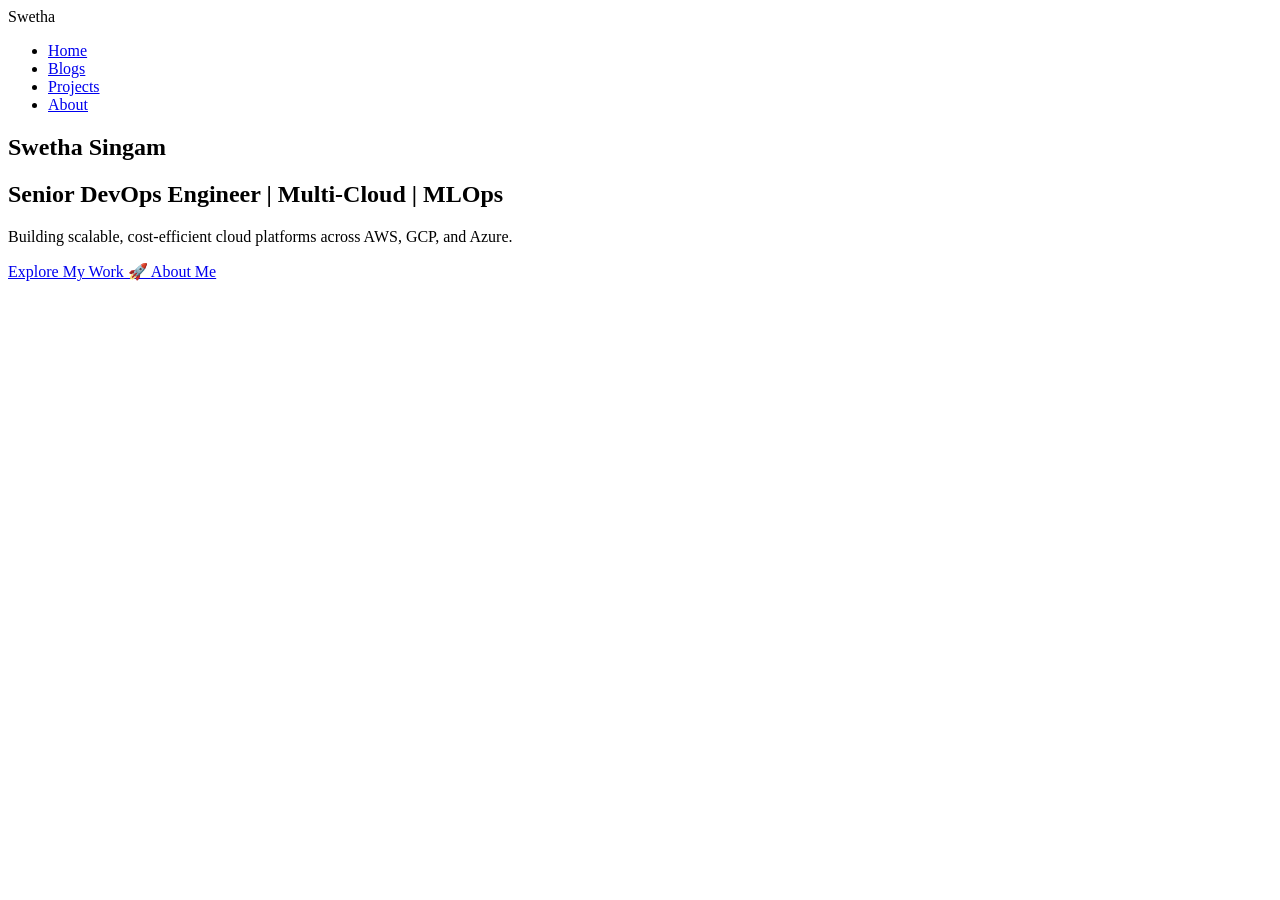
==== index.html @ 6dc4d70a "Create index.html" ====
<!DOCTYPE html>
<html lang="en">

<head>
  <meta charset="UTF-8">
  <meta name="viewport" content="width=device-width, initial-scale=1.0">

  <title>Swetha Singam</title>

  <link rel="stylesheet" href="style.css">
</head>

<body>

  <!-- Navbar -->
  <nav class="navbar">

    <div class="logo">
      Swetha
    </div>

    <ul class="nav-links">
      <li><a href="index.html">Home</a></li>
      <li><a href="blogs.html">Blogs</a></li>
      <li><a href="projects.html">Projects</a></li>
      <li><a href="about.html">About</a></li>
    </ul>

  </nav>

  <!-- Hero Section -->

  <section class="hero">

    <h1>Swetha Singam</h1>

    <h2>
      Senior DevOps Engineer | Multi-Cloud | MLOps
    </h2>

    <p>
      Building scalable, cost-efficient cloud platforms
      across AWS, GCP, and Azure.
    </p>

    <div class="buttons">

      <a href="projects.html" class="btn-primary">
        Explore My Work 🚀
      </a>

      <a href="about.html" class="btn-secondary">
        About Me
      </a>

    </div>

  </section>

</body>

</html>
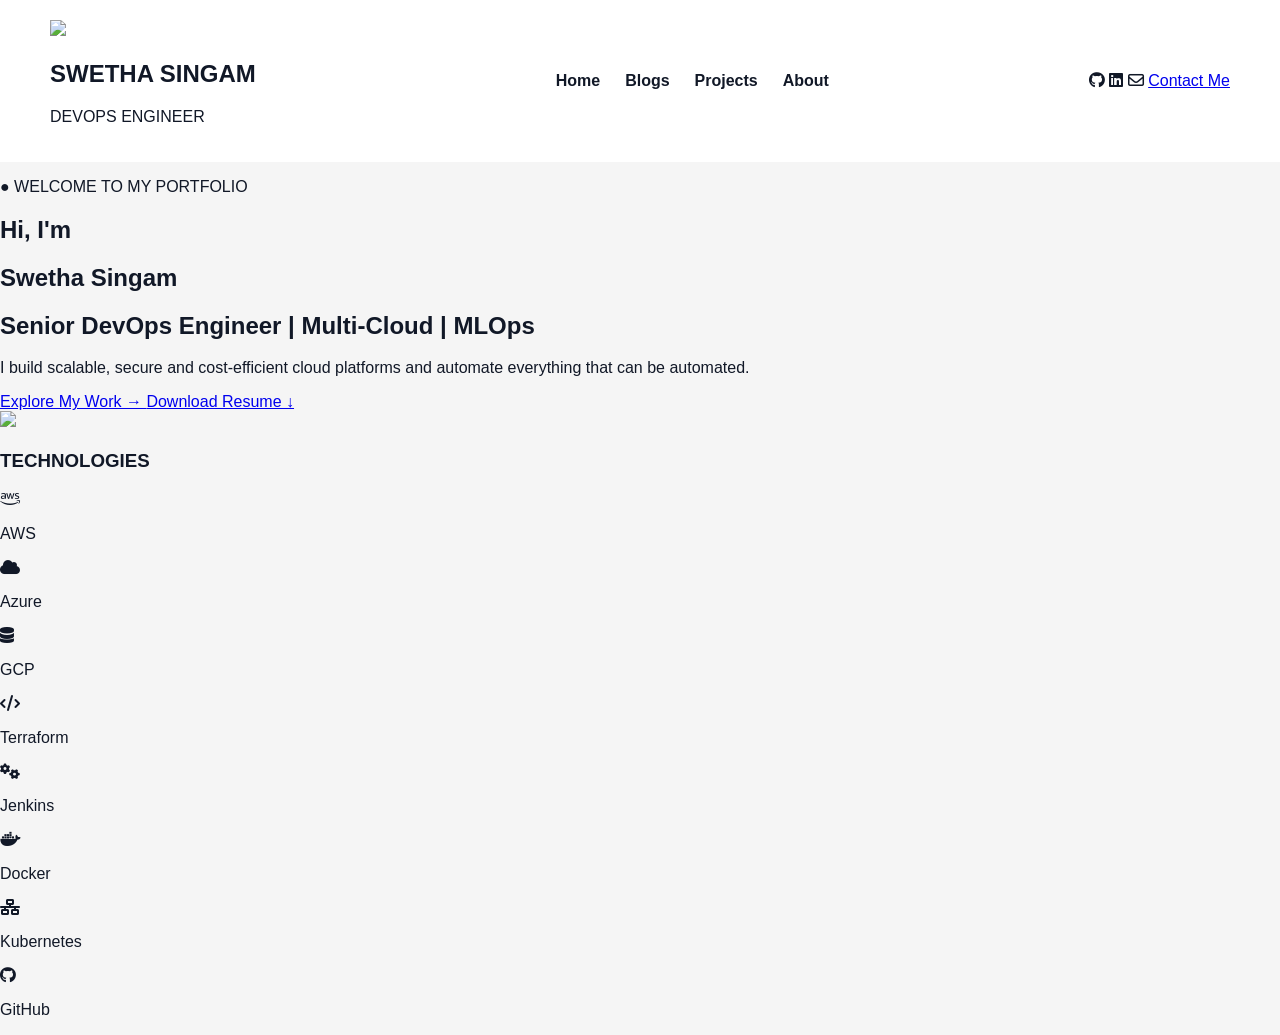
==== commit f78aca8d: "Update index.html" ====
--- a/index.html
+++ b/index.html
@@ -2,56 +2,175 @@
 <html lang="en">
 
 <head>
+
   <meta charset="UTF-8">
   <meta name="viewport" content="width=device-width, initial-scale=1.0">
 
   <title>Swetha Singam</title>
 
+  <!-- CSS -->
   <link rel="stylesheet" href="style.css">
+
+  <!-- Icons -->
+  <link rel="stylesheet"
+    href="https://cdnjs.cloudflare.com/ajax/libs/font-awesome/6.5.1/css/all.min.css">
+
 </head>
 
 <body>
 
   <!-- Navbar -->
+
   <nav class="navbar">
 
-    <div class="logo">
-      Swetha
+    <!-- Logo -->
+
+    <div class="logo-section">
+
+      <img src="https://i.imgur.com/YOURLOGO.png" class="logo">
+
+      <div>
+        <h2>SWETHA SINGAM</h2>
+        <p>DEVOPS ENGINEER</p>
+      </div>
+
     </div>
 
+    <!-- Menu -->
+
     <ul class="nav-links">
-      <li><a href="index.html">Home</a></li>
+
+      <li><a class="active" href="index.html">Home</a></li>
       <li><a href="blogs.html">Blogs</a></li>
       <li><a href="projects.html">Projects</a></li>
       <li><a href="about.html">About</a></li>
+
     </ul>
+
+    <!-- Social -->
+
+    <div class="social-icons">
+
+      <i class="fab fa-github"></i>
+      <i class="fab fa-linkedin"></i>
+      <i class="far fa-envelope"></i>
+
+      <a href="#" class="contact-btn">
+        Contact Me
+      </a>
+
+    </div>
 
   </nav>
 
-  <!-- Hero Section -->
+  <!-- HERO SECTION -->
 
-  <section class="hero">
+  <section class="hero-section">
 
-    <h1>Swetha Singam</h1>
+    <!-- LEFT -->
 
-    <h2>
-      Senior DevOps Engineer | Multi-Cloud | MLOps
-    </h2>
+    <div class="hero-left">
 
-    <p>
-      Building scalable, cost-efficient cloud platforms
-      across AWS, GCP, and Azure.
-    </p>
+      <p class="welcome">
+        ● WELCOME TO MY PORTFOLIO
+      </p>
 
-    <div class="buttons">
+      <h1>
+        Hi, I'm
+      </h1>
 
-      <a href="projects.html" class="btn-primary">
-        Explore My Work 🚀
-      </a>
+      <h1 class="gradient-text">
+        Swetha Singam
+      </h1>
 
-      <a href="about.html" class="btn-secondary">
-        About Me
-      </a>
+      <h2>
+        Senior DevOps Engineer | Multi-Cloud | MLOps
+      </h2>
+
+      <p class="description">
+
+        I build scalable, secure and cost-efficient cloud platforms
+        and automate everything that can be automated.
+
+      </p>
+
+      <!-- Buttons -->
+
+      <div class="hero-buttons">
+
+        <a href="projects.html" class="primary-btn">
+          Explore My Work →
+        </a>
+
+        <a href="#" class="secondary-btn">
+          Download Resume ↓
+        </a>
+
+      </div>
+
+    </div>
+
+    <!-- RIGHT -->
+
+    <div class="hero-right">
+
+      <div class="circle-glow"></div>
+
+      <img
+        src="https://i.imgur.com/4AiXzf8.png"
+        class="hero-logo">
+
+    </div>
+
+  </section>
+
+  <!-- TECHNOLOGIES -->
+
+  <section class="tech-section">
+
+    <h3>TECHNOLOGIES</h3>
+
+    <div class="tech-grid">
+
+      <div class="tech-item">
+        <i class="fab fa-aws"></i>
+        <p>AWS</p>
+      </div>
+
+      <div class="tech-item">
+        <i class="fas fa-cloud"></i>
+        <p>Azure</p>
+      </div>
+
+      <div class="tech-item">
+        <i class="fas fa-database"></i>
+        <p>GCP</p>
+      </div>
+
+      <div class="tech-item">
+        <i class="fas fa-code"></i>
+        <p>Terraform</p>
+      </div>
+
+      <div class="tech-item">
+        <i class="fas fa-cogs"></i>
+        <p>Jenkins</p>
+      </div>
+
+      <div class="tech-item">
+        <i class="fab fa-docker"></i>
+        <p>Docker</p>
+      </div>
+
+      <div class="tech-item">
+        <i class="fas fa-network-wired"></i>
+        <p>Kubernetes</p>
+      </div>
+
+      <div class="tech-item">
+        <i class="fab fa-github"></i>
+        <p>GitHub</p>
+      </div>
 
     </div>
 
--- a/style.css
+++ b/style.css
@@ -0,0 +1,99 @@
+/* General */
+
+body {
+  margin: 0;
+  font-family: Arial, sans-serif;
+  background: #f5f5f5;
+  color: #111827;
+}
+
+/* Navbar */
+
+.navbar {
+  display: flex;
+  justify-content: space-between;
+  align-items: center;
+
+  padding: 20px 50px;
+
+  background: white;
+}
+
+.logo {
+  font-size: 28px;
+  font-weight: bold;
+}
+
+.nav-links {
+  display: flex;
+  gap: 25px;
+
+  list-style: none;
+}
+
+.nav-links a {
+  text-decoration: none;
+  color: #111827;
+
+  font-weight: 600;
+}
+
+.nav-links a:hover {
+  color: #7c3aed;
+}
+
+/* Hero */
+
+.hero {
+  text-align: center;
+
+  padding: 120px 20px;
+}
+
+.hero h1 {
+  font-size: 64px;
+  margin-bottom: 10px;
+}
+
+.hero h2 {
+  color: #7c3aed;
+  margin-bottom: 20px;
+}
+
+.hero p {
+  font-size: 22px;
+  color: #6b7280;
+
+  max-width: 700px;
+  margin: auto;
+}
+
+/* Buttons */
+
+.buttons {
+  margin-top: 40px;
+}
+
+.btn-primary,
+.btn-secondary {
+
+  text-decoration: none;
+
+  padding: 14px 28px;
+
+  border-radius: 10px;
+
+  margin: 10px;
+
+  display: inline-block;
+}
+
+.btn-primary {
+  background: #7c3aed;
+  color: white;
+}
+
+.btn-secondary {
+  background: white;
+  color: #111827;
+}
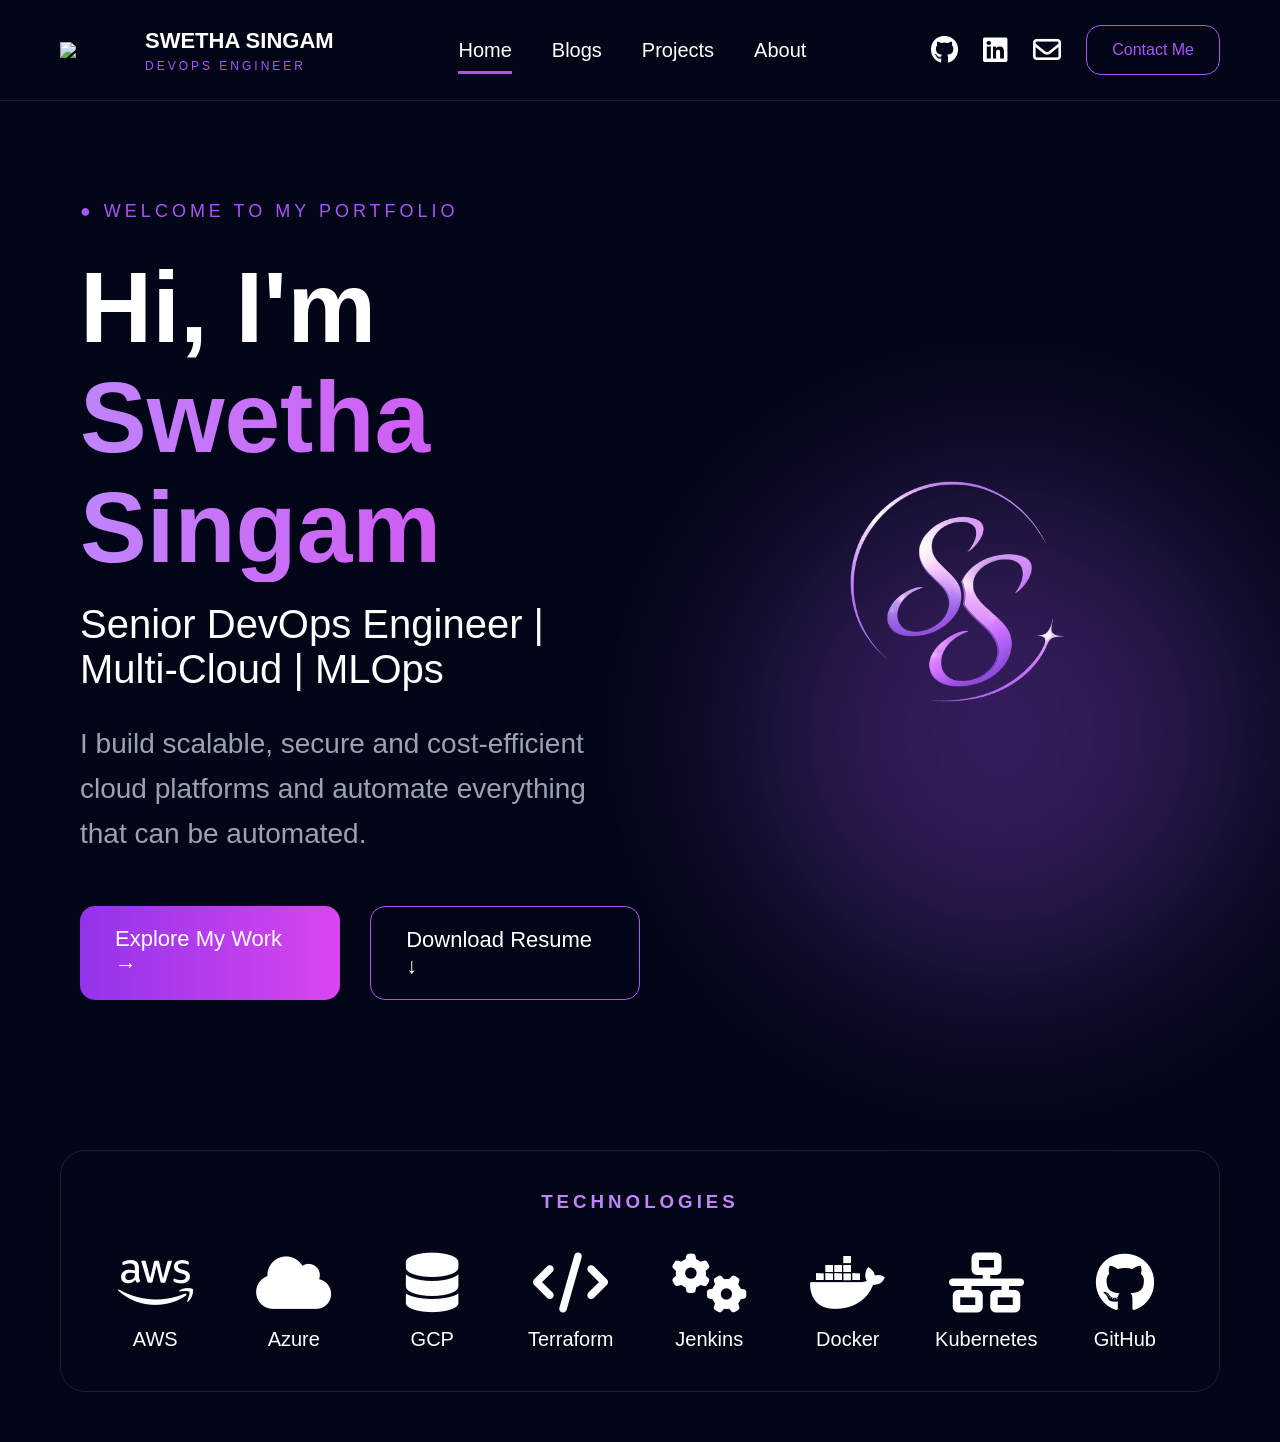
==== commit 45878b1d: "Update index.html" ====
--- a/index.html
+++ b/index.html
@@ -117,7 +117,7 @@
       <div class="circle-glow"></div>
 
       <img
-        src="https://i.imgur.com/4AiXzf8.png"
+        src="logo.png"
         class="hero-logo">
 
     </div>
--- a/style.css
+++ b/style.css
@@ -1,99 +1,313 @@
-/* General */
+/* GENERAL */
+
+* {
+  margin: 0;
+  padding: 0;
+  box-sizing: border-box;
+}
 
 body {
-  margin: 0;
+
+  background: #020617;
+
+  color: white;
+
   font-family: Arial, sans-serif;
-  background: #f5f5f5;
-  color: #111827;
-}
-
-/* Navbar */
+}
+
+/* NAVBAR */
 
 .navbar {
-  display: flex;
+
+  display: flex;
+
   justify-content: space-between;
+
   align-items: center;
 
-  padding: 20px 50px;
-
-  background: white;
+  padding: 25px 60px;
+
+  border-bottom: 1px solid rgba(255,255,255,0.1);
+}
+
+/* LOGO */
+
+.logo-section {
+
+  display: flex;
+
+  align-items: center;
+
+  gap: 15px;
 }
 
 .logo {
+
+  width: 70px;
+}
+
+.logo-section h2 {
+
+  font-size: 22px;
+}
+
+.logo-section p {
+
+  color: #a855f7;
+
+  letter-spacing: 3px;
+
+  font-size: 12px;
+
+  margin-top: 5px;
+}
+
+/* NAV LINKS */
+
+.nav-links {
+
+  display: flex;
+
+  gap: 40px;
+
+  list-style: none;
+}
+
+.nav-links a {
+
+  text-decoration: none;
+
+  color: white;
+
+  font-size: 20px;
+}
+
+.active {
+
+  color: #a855f7;
+
+  border-bottom: 3px solid #a855f7;
+
+  padding-bottom: 10px;
+}
+
+/* SOCIAL */
+
+.social-icons {
+
+  display: flex;
+
+  align-items: center;
+
+  gap: 25px;
+}
+
+.social-icons i {
+
   font-size: 28px;
-  font-weight: bold;
-}
-
-.nav-links {
-  display: flex;
-  gap: 25px;
-
-  list-style: none;
-}
-
-.nav-links a {
+
+  cursor: pointer;
+}
+
+/* CONTACT BUTTON */
+
+.contact-btn {
+
+  border: 1px solid #a855f7;
+
+  padding: 15px 25px;
+
+  border-radius: 15px;
+
+  color: #a855f7;
+
   text-decoration: none;
-  color: #111827;
-
-  font-weight: 600;
-}
-
-.nav-links a:hover {
-  color: #7c3aed;
-}
-
-/* Hero */
-
-.hero {
+}
+
+/* HERO */
+
+.hero-section {
+
+  display: flex;
+
+  justify-content: space-between;
+
+  align-items: center;
+
+  padding: 100px 80px;
+}
+
+/* LEFT */
+
+.hero-left {
+
+  width: 50%;
+}
+
+.welcome {
+
+  color: #a855f7;
+
+  letter-spacing: 4px;
+
+  margin-bottom: 30px;
+
+  font-size: 18px;
+}
+
+.hero-left h1 {
+
+  font-size: 100px;
+
+  line-height: 1.1;
+}
+
+.gradient-text {
+
+  background: linear-gradient(to right, #c084fc, #d946ef);
+
+  -webkit-background-clip: text;
+
+  -webkit-text-fill-color: transparent;
+}
+
+.hero-left h2 {
+
+  margin-top: 20px;
+
+  font-size: 40px;
+
+  font-weight: normal;
+}
+
+.description {
+
+  margin-top: 30px;
+
+  color: #9ca3af;
+
+  font-size: 28px;
+
+  line-height: 1.6;
+}
+
+/* BUTTONS */
+
+.hero-buttons {
+
+  margin-top: 50px;
+
+  display: flex;
+
+  gap: 30px;
+}
+
+.primary-btn {
+
+  background: linear-gradient(to right, #9333ea, #d946ef);
+
+  padding: 20px 35px;
+
+  border-radius: 15px;
+
+  text-decoration: none;
+
+  color: white;
+
+  font-size: 22px;
+}
+
+.secondary-btn {
+
+  border: 1px solid #a855f7;
+
+  padding: 20px 35px;
+
+  border-radius: 15px;
+
+  text-decoration: none;
+
+  color: white;
+
+  font-size: 22px;
+}
+
+/* RIGHT */
+
+.hero-right {
+
+  position: relative;
+}
+
+.circle-glow {
+
+  width: 500px;
+
+  height: 500px;
+
+  background: rgba(168,85,247,0.3);
+
+  border-radius: 50%;
+
+  filter: blur(100px);
+
+  position: absolute;
+
+  top: 50px;
+
+  left: 50px;
+}
+
+.hero-logo {
+
+  width: 500px;
+
+  position: relative;
+}
+
+/* TECHNOLOGIES */
+
+.tech-section {
+
+  margin: 50px 60px;
+
+  border: 1px solid rgba(255,255,255,0.1);
+
+  border-radius: 25px;
+
+  padding: 40px;
+}
+
+.tech-section h3 {
+
   text-align: center;
 
-  padding: 120px 20px;
-}
-
-.hero h1 {
-  font-size: 64px;
-  margin-bottom: 10px;
-}
-
-.hero h2 {
-  color: #7c3aed;
-  margin-bottom: 20px;
-}
-
-.hero p {
-  font-size: 22px;
-  color: #6b7280;
-
-  max-width: 700px;
-  margin: auto;
-}
-
-/* Buttons */
-
-.buttons {
-  margin-top: 40px;
-}
-
-.btn-primary,
-.btn-secondary {
-
-  text-decoration: none;
-
-  padding: 14px 28px;
-
-  border-radius: 10px;
-
-  margin: 10px;
-
-  display: inline-block;
-}
-
-.btn-primary {
-  background: #7c3aed;
-  color: white;
-}
-
-.btn-secondary {
-  background: white;
-  color: #111827;
-}
+  color: #c084fc;
+
+  letter-spacing: 4px;
+
+  margin-bottom: 40px;
+}
+
+.tech-grid {
+
+  display: grid;
+
+  grid-template-columns: repeat(8, 1fr);
+
+  gap: 30px;
+
+  text-align: center;
+}
+
+.tech-item i {
+
+  font-size: 60px;
+
+  margin-bottom: 15px;
+}
+
+.tech-item p {
+
+  font-size: 20px;
+}
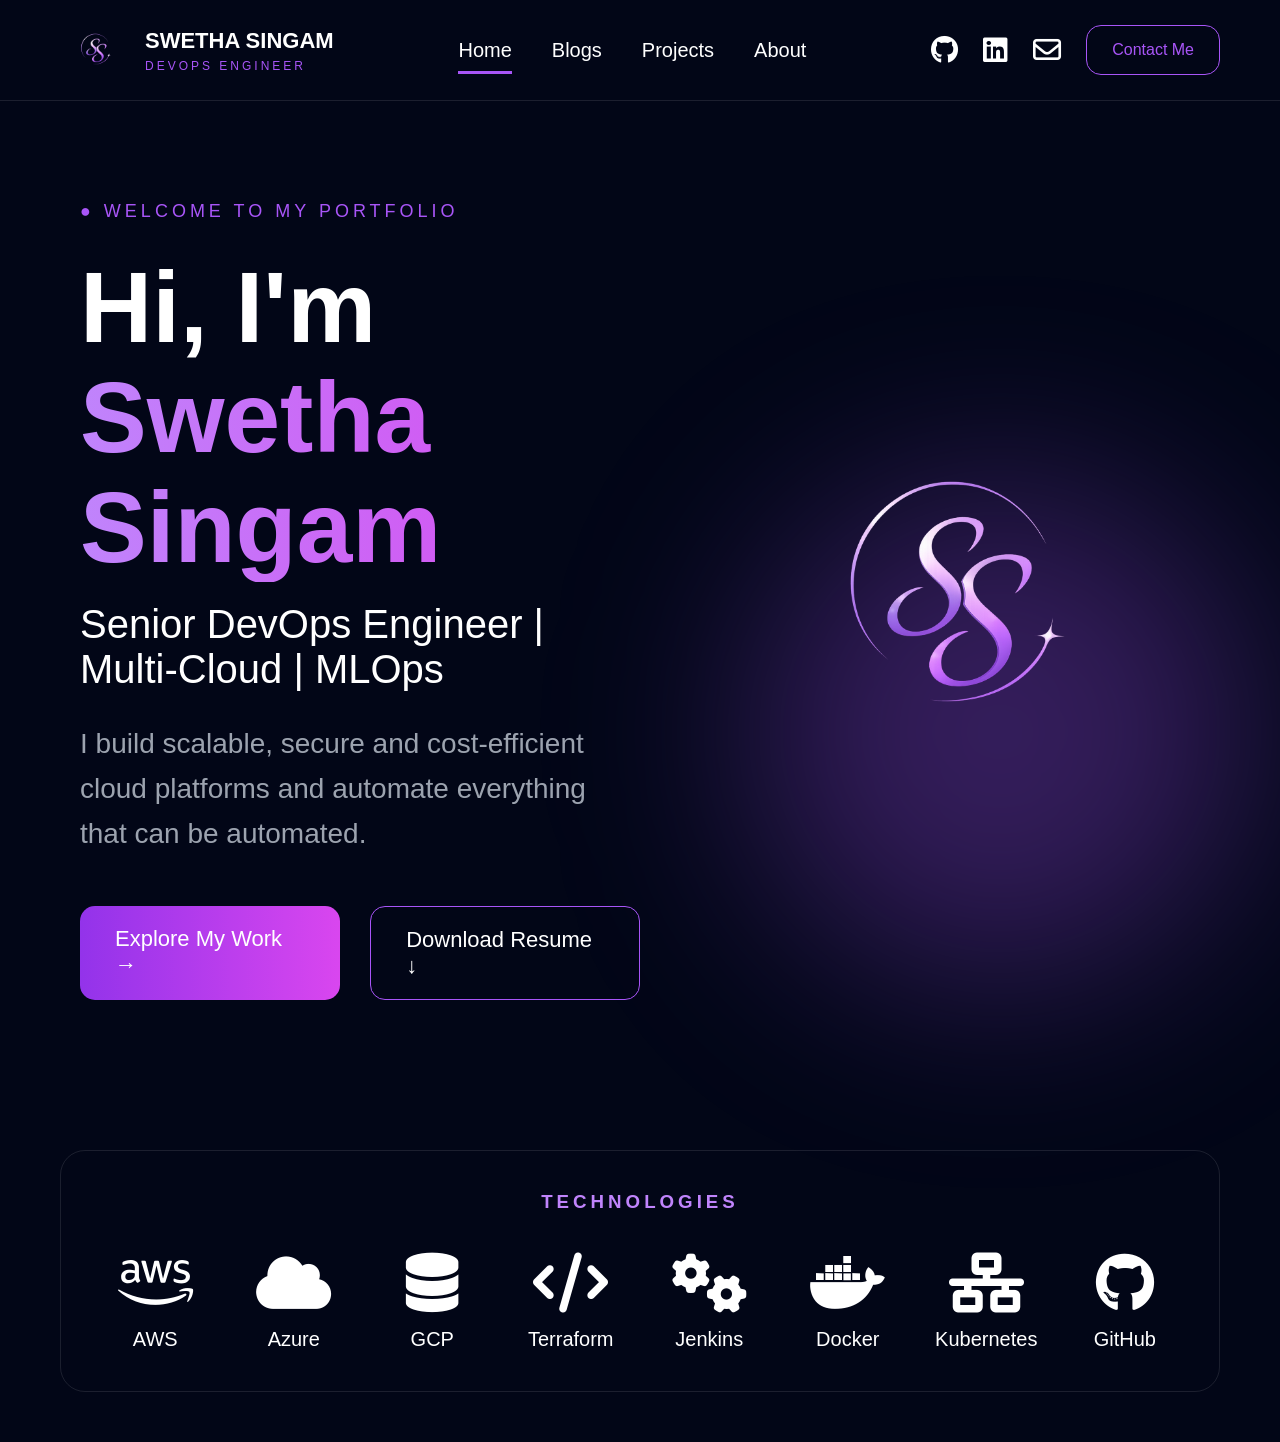
==== commit 131ceb6a: "Update index.html" ====
--- a/index.html
+++ b/index.html
@@ -27,7 +27,7 @@
 
     <div class="logo-section">
 
-      <img src="https://i.imgur.com/YOURLOGO.png" class="logo">
+      <img src="logo.png" class="logo">
 
       <div>
         <h2>SWETHA SINGAM</h2>
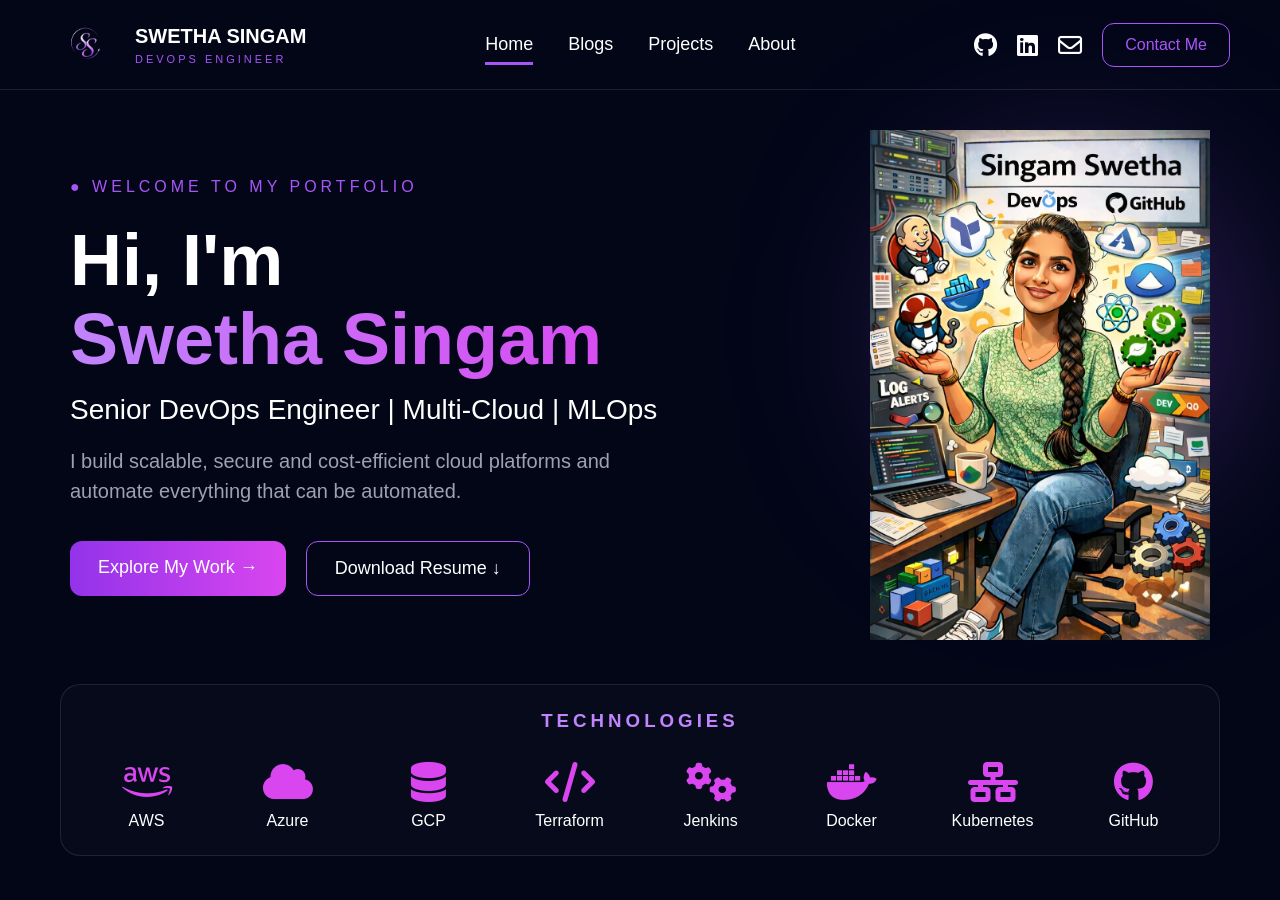
==== commit 1de7efac: "Update index.html" ====
--- a/index.html
+++ b/index.html
@@ -27,7 +27,7 @@
 
     <div class="logo-section">
 
-      <img src="logo.png" class="logo">
+      <img src="images/logo.png" class="logo">
 
       <div>
         <h2>SWETHA SINGAM</h2>
@@ -117,7 +117,7 @@
       <div class="circle-glow"></div>
 
       <img
-        src="logo.png"
+        src="images/profile.jpeg"
         class="hero-logo">
 
     </div>
--- a/style.css
+++ b/style.css
@@ -6,7 +6,12 @@
   box-sizing: border-box;
 }
 
+html,
 body {
+  overflow-x: hidden;
+}
+
+body {
 
   background: #020617;
 
@@ -25,9 +30,11 @@
 
   align-items: center;
 
-  padding: 25px 60px;
+  padding: 15px 50px;
 
   border-bottom: 1px solid rgba(255,255,255,0.1);
+
+  height: 90px;
 }
 
 /* LOGO */
@@ -48,7 +55,7 @@
 
 .logo-section h2 {
 
-  font-size: 22px;
+  font-size: 20px;
 }
 
 .logo-section p {
@@ -57,7 +64,7 @@
 
   letter-spacing: 3px;
 
-  font-size: 12px;
+  font-size: 11px;
 
   margin-top: 5px;
 }
@@ -68,7 +75,7 @@
 
   display: flex;
 
-  gap: 40px;
+  gap: 35px;
 
   list-style: none;
 }
@@ -79,235 +86,409 @@
 
   color: white;
 
+  font-size: 18px;
+
+  transition: 0.3s;
+}
+
+.nav-links a:hover {
+
+  color: #a855f7;
+}
+
+.active {
+
+  color: #a855f7;
+
+  border-bottom: 3px solid #a855f7;
+
+  padding-bottom: 8px;
+}
+
+/* SOCIAL */
+
+.social-icons {
+
+  display: flex;
+
+  align-items: center;
+
+  gap: 20px;
+}
+
+.social-icons i {
+
+  font-size: 24px;
+
+  cursor: pointer;
+
+  transition: 0.3s;
+}
+
+.social-icons i:hover {
+
+  color: #a855f7;
+}
+
+/* CONTACT BUTTON */
+
+.contact-btn {
+
+  border: 1px solid #a855f7;
+
+  padding: 12px 22px;
+
+  border-radius: 12px;
+
+  color: #a855f7;
+
+  text-decoration: none;
+
+  transition: 0.3s;
+}
+
+.contact-btn:hover {
+
+  background: #a855f7;
+
+  color: white;
+}
+
+/* HERO SECTION */
+
+.hero-section {
+
+  display: flex;
+
+  justify-content: space-between;
+
+  align-items: center;
+
+  padding: 40px 70px;
+
+  min-height: calc(70vh - 60px);
+}
+
+/* LEFT SIDE */
+
+.hero-left {
+
+  width: 52%;
+}
+
+.welcome {
+
+  color: #a855f7;
+
+  letter-spacing: 4px;
+
+  margin-bottom: 25px;
+
+  font-size: 16px;
+}
+
+.hero-left h1 {
+
+  font-size: 72px;
+
+  line-height: 1.1;
+}
+
+.gradient-text {
+
+  background: linear-gradient(to right, #c084fc, #d946ef);
+
+  -webkit-background-clip: text;
+
+  -webkit-text-fill-color: transparent;
+}
+
+.hero-left h2 {
+
+  margin-top: 15px;
+
+  font-size: 28px;
+
+  font-weight: normal;
+}
+
+.description {
+
+  margin-top: 20px;
+
+  color: #9ca3af;
+
   font-size: 20px;
-}
-
-.active {
-
-  color: #a855f7;
-
-  border-bottom: 3px solid #a855f7;
-
-  padding-bottom: 10px;
-}
-
-/* SOCIAL */
-
-.social-icons {
-
-  display: flex;
-
-  align-items: center;
-
-  gap: 25px;
-}
-
-.social-icons i {
-
-  font-size: 28px;
-
-  cursor: pointer;
-}
-
-/* CONTACT BUTTON */
-
-.contact-btn {
+
+  line-height: 1.5;
+
+  max-width: 650px;
+}
+
+/* BUTTONS */
+
+.hero-buttons {
+
+  margin-top: 35px;
+
+  display: flex;
+
+  gap: 20px;
+}
+
+.primary-btn {
+
+  background: linear-gradient(to right, #9333ea, #d946ef);
+
+  padding: 16px 28px;
+
+  border-radius: 12px;
+
+  text-decoration: none;
+
+  color: white;
+
+  font-size: 18px;
+
+  transition: 0.3s;
+}
+
+.primary-btn:hover {
+
+  transform: translateY(-3px);
+
+  box-shadow: 0px 0px 20px rgba(168,85,247,0.5);
+}
+
+.secondary-btn {
 
   border: 1px solid #a855f7;
 
-  padding: 15px 25px;
-
-  border-radius: 15px;
-
-  color: #a855f7;
+  padding: 16px 28px;
+
+  border-radius: 12px;
 
   text-decoration: none;
-}
-
-/* HERO */
-
-.hero-section {
-
-  display: flex;
-
-  justify-content: space-between;
-
-  align-items: center;
-
-  padding: 100px 80px;
-}
-
-/* LEFT */
-
-.hero-left {
-
-  width: 50%;
-}
-
-.welcome {
-
-  color: #a855f7;
+
+  color: white;
+
+  font-size: 18px;
+
+  transition: 0.3s;
+}
+
+.secondary-btn:hover {
+
+  background: #a855f7;
+}
+
+/* RIGHT SIDE */
+
+.hero-right {
+
+  position: relative;
+}
+
+.circle-glow {
+
+  width: 320px;
+
+  height: 320px;
+
+  background: rgba(168,85,247,0.3);
+
+  border-radius: 50%;
+
+  filter: blur(90px);
+
+  position: absolute;
+
+  top: 40px;
+
+  left: 40px;
+}
+
+.hero-logo {
+
+  width: 340px;
+
+  position: relative;
+}
+
+/* TECHNOLOGIES SECTION */
+
+.tech-section {
+
+  margin: 0px 60px 30px;
+
+  border: 1px solid rgba(255,255,255,0.1);
+
+  border-radius: 20px;
+
+  padding: 25px;
+
+  background: rgba(255,255,255,0.02);
+}
+
+.tech-section h3 {
+
+  text-align: center;
+
+  color: #c084fc;
 
   letter-spacing: 4px;
 
   margin-bottom: 30px;
-
-  font-size: 18px;
-}
-
-.hero-left h1 {
-
-  font-size: 100px;
-
-  line-height: 1.1;
-}
-
-.gradient-text {
-
-  background: linear-gradient(to right, #c084fc, #d946ef);
-
-  -webkit-background-clip: text;
-
-  -webkit-text-fill-color: transparent;
-}
-
-.hero-left h2 {
-
-  margin-top: 20px;
+}
+
+.tech-grid {
+
+  display: grid;
+
+  grid-template-columns: repeat(8, 1fr);
+
+  gap: 20px;
+
+  text-align: center;
+}
+
+.tech-item {
+
+  transition: 0.3s;
+}
+
+.tech-item:hover {
+
+  transform: translateY(-5px);
+}
+
+.tech-item i {
 
   font-size: 40px;
 
-  font-weight: normal;
-}
-
-.description {
-
-  margin-top: 30px;
-
-  color: #9ca3af;
-
-  font-size: 28px;
-
-  line-height: 1.6;
-}
-
-/* BUTTONS */
-
-.hero-buttons {
-
-  margin-top: 50px;
-
-  display: flex;
-
-  gap: 30px;
-}
-
-.primary-btn {
-
-  background: linear-gradient(to right, #9333ea, #d946ef);
-
-  padding: 20px 35px;
-
-  border-radius: 15px;
-
-  text-decoration: none;
-
-  color: white;
-
-  font-size: 22px;
-}
-
-.secondary-btn {
-
-  border: 1px solid #a855f7;
-
-  padding: 20px 35px;
-
-  border-radius: 15px;
-
-  text-decoration: none;
-
-  color: white;
-
-  font-size: 22px;
-}
-
-/* RIGHT */
-
-.hero-right {
-
-  position: relative;
-}
-
-.circle-glow {
-
-  width: 500px;
-
-  height: 500px;
-
-  background: rgba(168,85,247,0.3);
-
-  border-radius: 50%;
-
-  filter: blur(100px);
-
-  position: absolute;
-
-  top: 50px;
-
-  left: 50px;
-}
-
-.hero-logo {
-
-  width: 500px;
-
-  position: relative;
-}
-
-/* TECHNOLOGIES */
-
-.tech-section {
-
-  margin: 50px 60px;
-
-  border: 1px solid rgba(255,255,255,0.1);
-
-  border-radius: 25px;
-
-  padding: 40px;
-}
-
-.tech-section h3 {
-
-  text-align: center;
-
-  color: #c084fc;
-
-  letter-spacing: 4px;
-
-  margin-bottom: 40px;
-}
-
-.tech-grid {
-
-  display: grid;
-
-  grid-template-columns: repeat(8, 1fr);
-
-  gap: 30px;
-
-  text-align: center;
-}
-
-.tech-item i {
-
-  font-size: 60px;
-
-  margin-bottom: 15px;
+  margin-bottom: 10px;
+
+  color: #d946ef;
 }
 
 .tech-item p {
 
-  font-size: 20px;
-}
+  font-size: 16px;
+}
+
+/* RESPONSIVE */
+
+@media (max-width: 1200px) {
+
+  .hero-left h1 {
+
+    font-size: 58px;
+  }
+
+  .hero-left h2 {
+
+    font-size: 24px;
+  }
+
+  .description {
+
+    font-size: 18px;
+  }
+
+  .hero-logo {
+
+    width: 280px;
+  }
+
+  .circle-glow {
+
+    width: 260px;
+    height: 260px;
+  }
+}
+
+@media (max-width: 992px) {
+
+  .navbar {
+
+    flex-direction: column;
+
+    gap: 20px;
+
+    height: auto;
+
+    padding: 20px;
+  }
+
+  .hero-section {
+
+    flex-direction: column;
+
+    text-align: center;
+
+    padding: 40px 20px;
+  }
+
+  .hero-left {
+
+    width: 100%;
+  }
+
+  .hero-right {
+
+    margin-top: 40px;
+  }
+
+  .hero-buttons {
+
+    justify-content: center;
+  }
+
+  .tech-grid {
+
+    grid-template-columns: repeat(4, 1fr);
+  }
+}
+
+@media (max-width: 600px) {
+
+  .hero-left h1 {
+
+    font-size: 42px;
+  }
+
+  .hero-left h2 {
+
+    font-size: 20px;
+  }
+
+  .description {
+
+    font-size: 16px;
+  }
+
+  .nav-links {
+
+    gap: 15px;
+
+    flex-wrap: wrap;
+
+    justify-content: center;
+  }
+
+  .tech-grid {
+
+    grid-template-columns: repeat(2, 1fr);
+  }
+
+  .hero-logo {
+
+    width: 220px;
+  }
+
+  .circle-glow {
+
+    width: 200px;
+    height: 200px;
+  }
+}
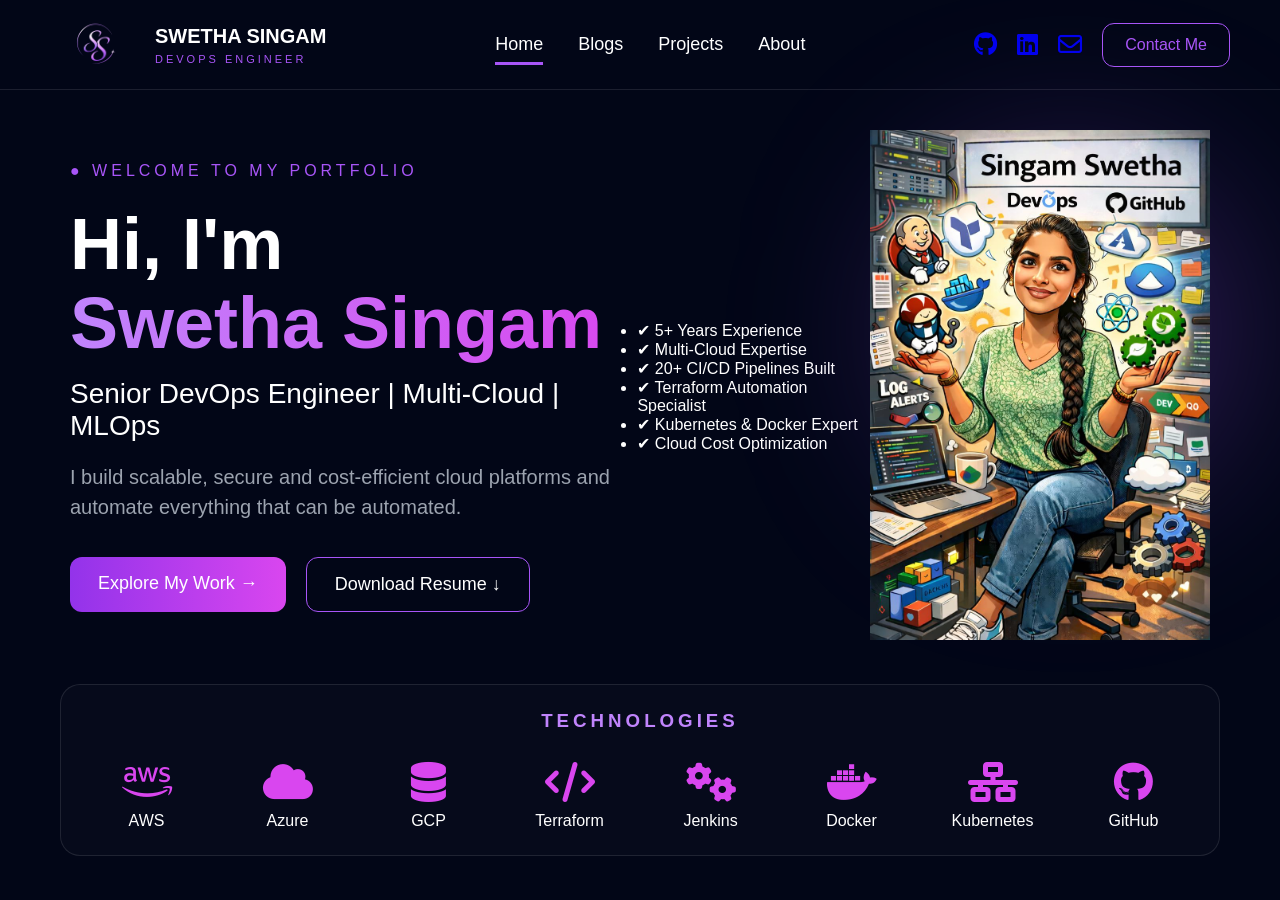
==== commit dd32d3a1: "Update index.html" ====
--- a/index.html
+++ b/index.html
@@ -11,7 +11,7 @@
   <!-- CSS -->
   <link rel="stylesheet" href="style.css">
 
-  <!-- Icons -->
+  <!-- Font Awesome -->
   <link rel="stylesheet"
     href="https://cdnjs.cloudflare.com/ajax/libs/font-awesome/6.5.1/css/all.min.css">
 
@@ -19,41 +19,73 @@
 
 <body>
 
-  <!-- Navbar -->
+  <!-- ================= NAVBAR ================= -->
 
   <nav class="navbar">
 
-    <!-- Logo -->
+    <!-- LOGO -->
 
     <div class="logo-section">
 
-      <img src="images/logo.png" class="logo">
+      <img
+        src="images/logo.png"
+        class="logo">
 
       <div>
+
         <h2>SWETHA SINGAM</h2>
+
         <p>DEVOPS ENGINEER</p>
-      </div>
-
-    </div>
-
-    <!-- Menu -->
+
+      </div>
+
+    </div>
+
+    <!-- NAVIGATION -->
 
     <ul class="nav-links">
 
-      <li><a class="active" href="index.html">Home</a></li>
-      <li><a href="blogs.html">Blogs</a></li>
-      <li><a href="projects.html">Projects</a></li>
-      <li><a href="about.html">About</a></li>
+      <li>
+        <a class="active" href="index.html">
+          Home
+        </a>
+      </li>
+
+      <li>
+        <a href="blogs.html">
+          Blogs
+        </a>
+      </li>
+
+      <li>
+        <a href="projects.html">
+          Projects
+        </a>
+      </li>
+
+      <li>
+        <a href="about.html">
+          About
+        </a>
+      </li>
 
     </ul>
 
-    <!-- Social -->
+    <!-- SOCIAL ICONS -->
 
     <div class="social-icons">
 
-      <i class="fab fa-github"></i>
-      <i class="fab fa-linkedin"></i>
-      <i class="far fa-envelope"></i>
+      <a href="#">
+        <i class="fab fa-github"></i>
+      </a>
+
+      <a href="#">
+        <i class="fab fa-linkedin"></i>
+      </a>
+
+      <a href="#">
+        <i class="far fa-envelope"></i>
+      </a>
 
       <a href="#" class="contact-btn">
         Contact Me
@@ -63,11 +95,11 @@
 
   </nav>
 
-  <!-- HERO SECTION -->
+  <!-- ================= HERO SECTION ================= -->
 
   <section class="hero-section">
 
-    <!-- LEFT -->
+    <!-- LEFT SIDE -->
 
     <div class="hero-left">
 
@@ -89,12 +121,12 @@
 
       <p class="description">
 
-        I build scalable, secure and cost-efficient cloud platforms
-        and automate everything that can be automated.
+        I build scalable, secure and cost-efficient cloud
+        platforms and automate everything that can be automated.
 
       </p>
 
-      <!-- Buttons -->
+      <!-- BUTTONS -->
 
       <div class="hero-buttons">
 
@@ -102,15 +134,56 @@
           Explore My Work →
         </a>
 
-        <a href="#" class="secondary-btn">
+        <a
+          href="Swetha_Resume.pdf"
+          target="_blank"
+          class="secondary-btn">
+
           Download Resume ↓
-        </a>
-
-      </div>
-
-    </div>
-
-    <!-- RIGHT -->
+
+        </a>
+
+      </div>
+
+    </div>
+
+    <!-- STICKY NOTE -->
+
+    <div class="sticky-note">
+
+      <div class="pin"></div>
+
+      <ul>
+
+        <li>
+          ✔ 5+ Years Experience
+        </li>
+
+        <li>
+          ✔ Multi-Cloud Expertise
+        </li>
+
+        <li>
+          ✔ 20+ CI/CD Pipelines Built
+        </li>
+
+        <li>
+          ✔ Terraform Automation Specialist
+        </li>
+
+        <li>
+          ✔ Kubernetes & Docker Expert
+        </li>
+
+        <li>
+          ✔ Cloud Cost Optimization
+        </li>
+
+      </ul>
+
+    </div>
+
+    <!-- RIGHT SIDE -->
 
     <div class="hero-right">
 
@@ -124,52 +197,94 @@
 
   </section>
 
-  <!-- TECHNOLOGIES -->
+  <!-- ================= TECHNOLOGIES ================= -->
 
   <section class="tech-section">
 
-    <h3>TECHNOLOGIES</h3>
+    <h3>
+      TECHNOLOGIES
+    </h3>
 
     <div class="tech-grid">
 
-      <div class="tech-item">
+      <!-- AWS -->
+
+      <div class="tech-item">
+
         <i class="fab fa-aws"></i>
+
         <p>AWS</p>
-      </div>
-
-      <div class="tech-item">
+
+      </div>
+
+      <!-- AZURE -->
+
+      <div class="tech-item">
+
         <i class="fas fa-cloud"></i>
+
         <p>Azure</p>
-      </div>
-
-      <div class="tech-item">
+
+      </div>
+
+      <!-- GCP -->
+
+      <div class="tech-item">
+
         <i class="fas fa-database"></i>
+
         <p>GCP</p>
-      </div>
-
-      <div class="tech-item">
+
+      </div>
+
+      <!-- TERRAFORM -->
+
+      <div class="tech-item">
+
         <i class="fas fa-code"></i>
+
         <p>Terraform</p>
-      </div>
-
-      <div class="tech-item">
+
+      </div>
+
+      <!-- JENKINS -->
+
+      <div class="tech-item">
+
         <i class="fas fa-cogs"></i>
+
         <p>Jenkins</p>
-      </div>
-
-      <div class="tech-item">
+
+      </div>
+
+      <!-- DOCKER -->
+
+      <div class="tech-item">
+
         <i class="fab fa-docker"></i>
+
         <p>Docker</p>
-      </div>
-
-      <div class="tech-item">
+
+      </div>
+
+      <!-- KUBERNETES -->
+
+      <div class="tech-item">
+
         <i class="fas fa-network-wired"></i>
+
         <p>Kubernetes</p>
-      </div>
-
-      <div class="tech-item">
+
+      </div>
+
+      <!-- GITHUB -->
+
+      <div class="tech-item">
+
         <i class="fab fa-github"></i>
+
         <p>GitHub</p>
+
       </div>
 
     </div>
--- a/style.css
+++ b/style.css
@@ -50,7 +50,7 @@
 
 .logo {
 
-  width: 70px;
+  width: 90px;
 }
 
 .logo-section h2 {
